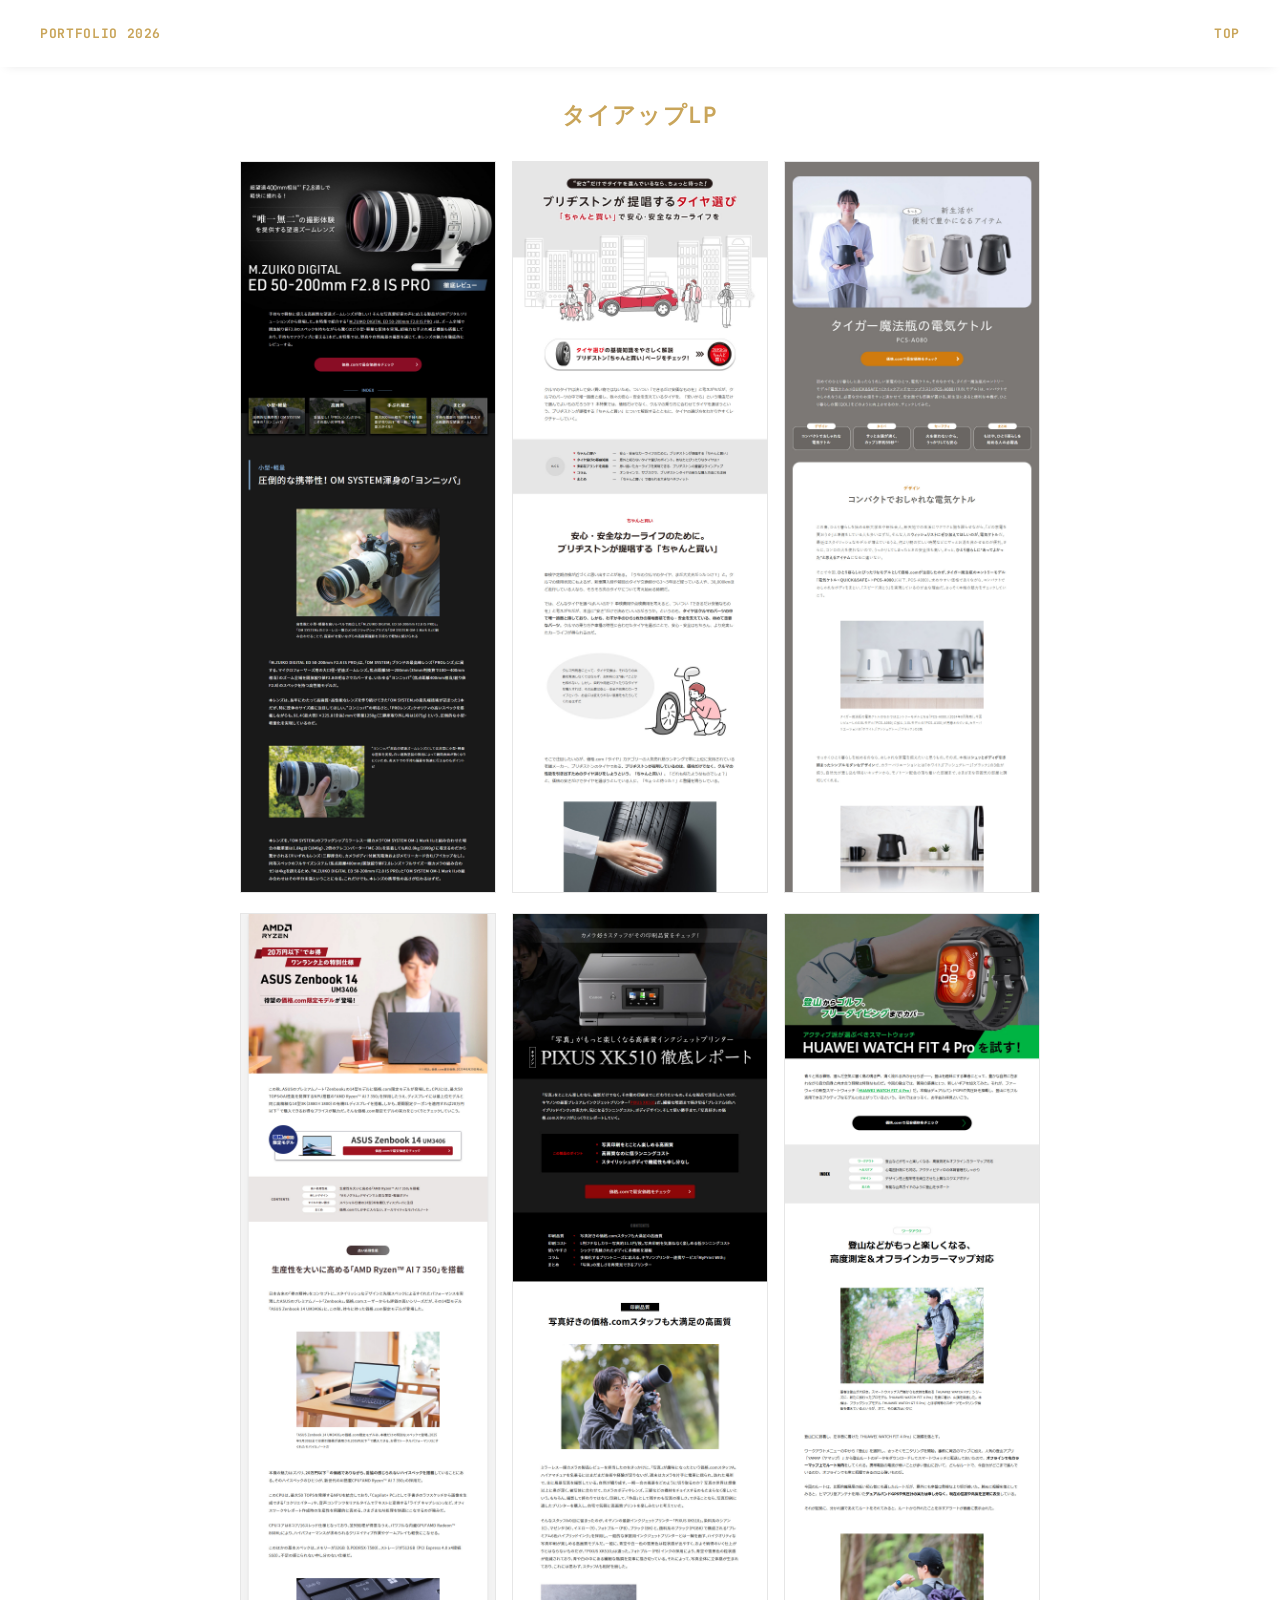
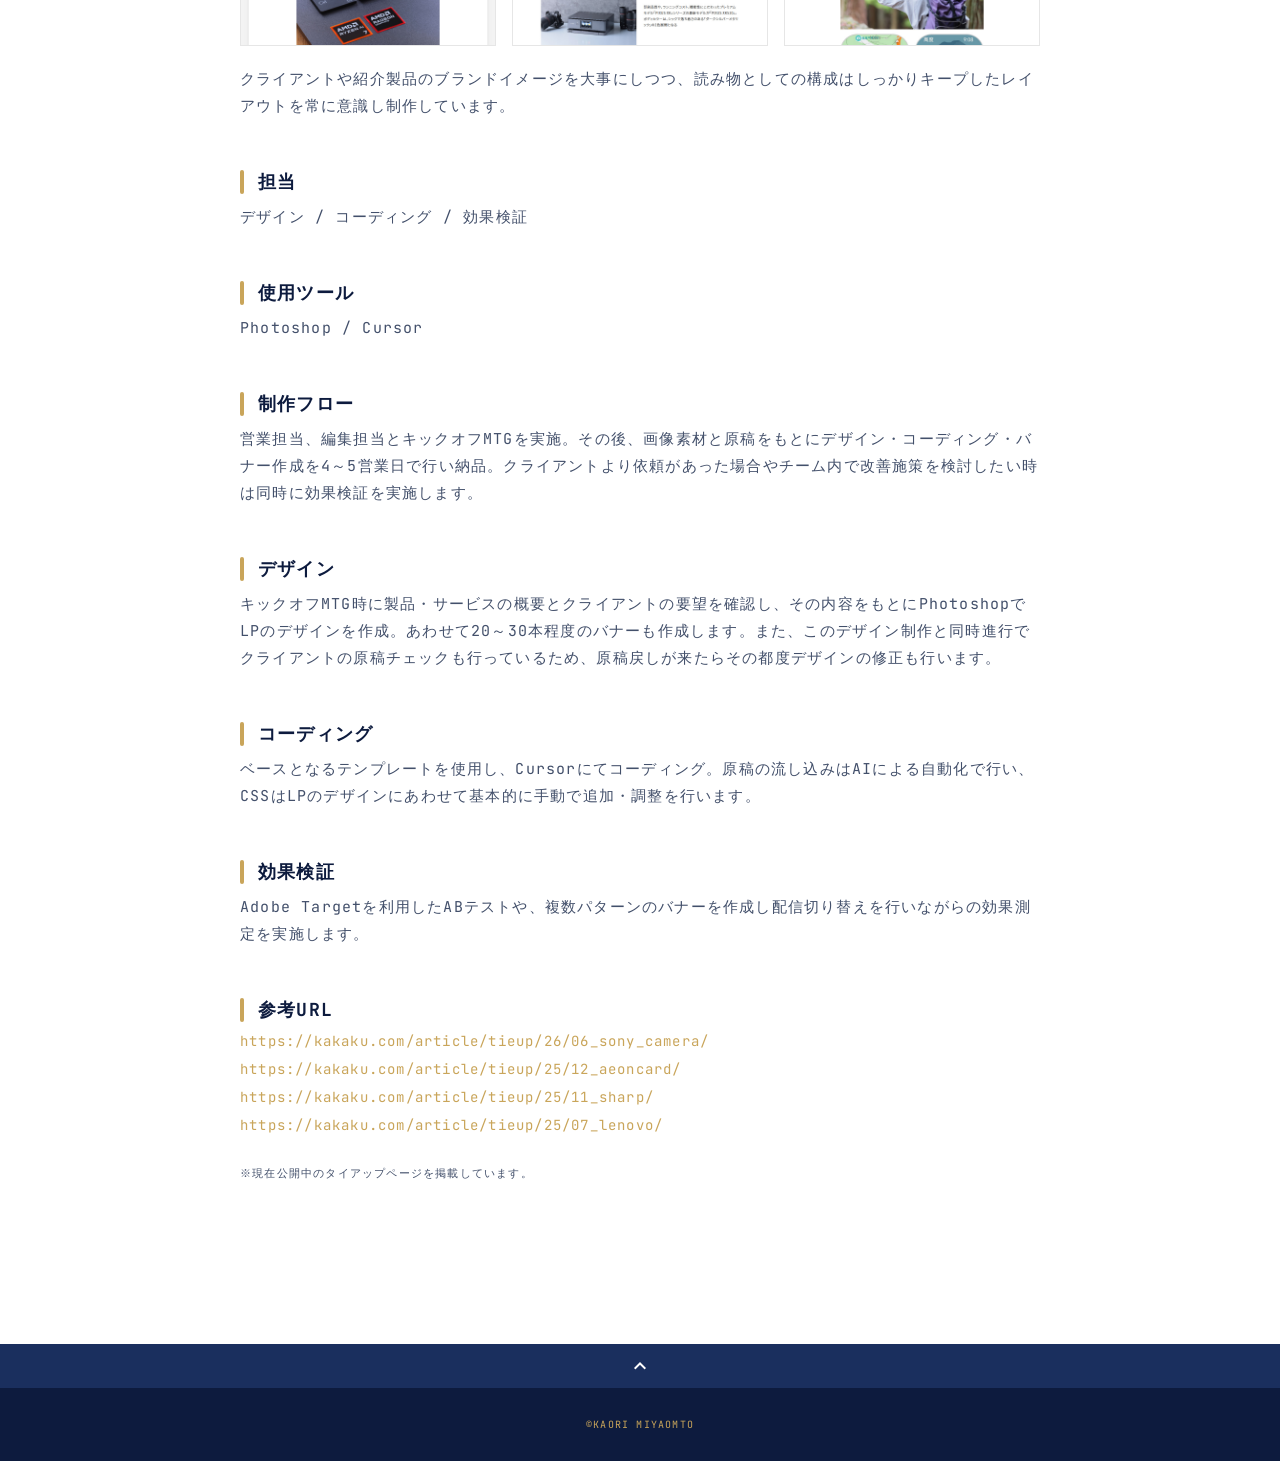
==== works_01.html @ a8d2b454 "Add files via upload" ====
<!DOCTYPE html>
<html>
<head>
  <meta charset="utf-8">
  <meta name="viewport" content="width=device-width,initial-scale=1.0,user-scalable=no">
  <meta name="description" content="宮本香織のポートフォリオサイトです。" />
  <title>KAORI MIYAOMTO ポートフォリオ</title>
  <link rel="preconnect" href="https://fonts.googleapis.com">
  <link rel="preconnect" href="https://fonts.gstatic.com" crossorigin>
  <link href="https://fonts.googleapis.com/css2?family=DM+Sans:ital,opsz,wght@0,9..40,100..1000;1,9..40,100..1000&family=JetBrains+Mono:ital,wght@0,100..800;1,100..800&display=swap" rel="stylesheet">
  <link href="https://fonts.googleapis.com/css?family=Material+Icons+Outlined" rel="stylesheet">
  <link href="css/ress.css" media="all" rel="stylesheet" type="text/css" />
  <link href="css/style.css" media="all" rel="stylesheet" type="text/css" />
  <link rel="shortcut icon" href="img/favicon.ico" />
</head>

<body>
  <div class="wrapper">

    <!-- header -->
    <header class="header ">
      <div class="container">
        <h1 class="header-logo">
          <a href="./index.html">PORTFOLIO 2026</a>
        </h1>
        <nav class="gnav">
          <ul class="gnav-list">
            <li class="gnav-item"><a href="./index.html">TOP</a></li>
          </ul>
        </nav>
      </div>
    </header>
    <!-- /header -->

    <main class="content">

      <article class="article">
        <div class="article-container">
          <h2 class="article-title">タイアップLP</h2>
          <div class="article-body">
            <div class="works-sample">
              <a href="https://kakaku.com/article/tieup/25/09_omsystem/" target="_blank" rel="noopener"><img src="img/works-lp_01.jpg" alt="タイアップLP"></a>
              <a href="https://kakaku.com/article/tieup/25/03_bridgestone/" target="_blank" rel="noopener"><img src="img/works-lp_02.jpg" alt="タイアップLP"></a>
              <a href="https://kakaku.com/article/tieup/25/01_tiger/" target="_blank" rel="noopener"><img src="img/works-lp_03.jpg" alt="タイアップLP"></a>
              <a href="https://kakaku.com/article/tieup/25/08_zenbook/" target="_blank" rel="noopener"><img src="img/works-lp_04.jpg" alt="タイアップLP"></a>
              <a href="https://kakaku.com/article/tieup/25/11_pixus_xk510/" target="_blank" rel="noopener"><img src="img/works-lp_05.jpg" alt="タイアップLP"></a>
              <a href="https://kakaku.com/article/tieup/25/05_huawei/" target="_blank" rel="noopener"><img src="img/works-lp_06.jpg" alt="タイアップLP"></a>
            </div>
            <p>クライアントや紹介製品のブランドイメージを大事にしつつ、読み物としての構成はしっかりキープしたレイアウトを常に意識し制作しています。</p>

            <h3>担当</h3>
            <p>デザイン / コーディング / 効果検証</p>
            <h3>使用ツール</h3>
            <p>Photoshop / Cursor</p>
            <h3>制作フロー</h3>
            <p>
              営業担当、編集担当とキックオフMTGを実施。その後、画像素材と原稿をもとにデザイン・コーディング・バナー作成を4～5営業日で行い納品。クライアントより依頼があった場合やチーム内で改善施策を検討したい時は同時に効果検証を実施します。
            </p>
            <h3>デザイン</h3>
            <p>
              キックオフMTG時に製品・サービスの概要とクライアントの要望を確認し、その内容をもとにPhotoshopでLPのデザインを作成。あわせて20～30本程度のバナーも作成します。また、このデザイン制作と同時進行でクライアントの原稿チェックも行っているため、原稿戻しが来たらその都度デザインの修正も行います。
            </p>
            <h3>コーディング</h3>
            <p>
              ベースとなるテンプレートを使用し、Cursorにてコーディング。原稿の流し込みはAIによる自動化で行い、CSSはLPのデザインにあわせて基本的に手動で追加・調整を行います。
            </p>
            <h3>効果検証</h3>
            <p>
              Adobe Targetを利用したABテストや、複数パターンのバナーを作成し配信切り替えを行いながらの効果測定を実施します。
            </p>
            <h3>参考URL</h3>
            <ul class="works-link">
              <li><a href="https://kakaku.com/article/tieup/26/06_sony_camera/" target="_blank" rel="noopener">https://kakaku.com/article/tieup/26/06_sony_camera/</a></li>
              <li><a href="https://kakaku.com/article/tieup/25/12_aeoncard/" target="_blank" rel="noopener">https://kakaku.com/article/tieup/25/12_aeoncard/</a></li>
              <li><a href="https://kakaku.com/article/tieup/25/11_sharp/" target="_blank" rel="noopener">https://kakaku.com/article/tieup/25/11_sharp/</a></li>
              <li><a href="https://kakaku.com/article/tieup/25/07_lenovo/" target="_blank" rel="noopener">https://kakaku.com/article/tieup/25/07_lenovo/</a></li>
            </ul>
            <p class="note">※現在公開中のタイアップページを掲載しています。</p>
          </div>
        </div>
      </article>

      <div class="page-top" id="js-page-top">
        <span class="material-icons-outlined">expand_less</span>
      </div>
    </main>

    <!-- footer -->
    <footer class="footer">
      <div class="copyright">&copy;KAORI MIYAOMTO</div>
    </footer>
    <!-- /footer -->

  </div>
  <script src="https://ajax.googleapis.com/ajax/libs/jquery/3.5.1/jquery.min.js"></script>
  <script type='text/javascript' src="js/script.js"></script>
</body>
</html>
---- css/ress.css ----
/*!
 * ress.css • v3.0.1
 * MIT License
 * github.com/filipelinhares/ress
 */

/* # =================================================================
   # Global selectors
   # ================================================================= */

html {
  box-sizing: border-box;
  word-break: normal;
  -moz-tab-size: 4;
  tab-size: 4;

  -webkit-text-size-adjust: 100%; /* Prevent adjustments of font size after orientation changes in iOS */
}

*,
::before,
::after {
  box-sizing: inherit;
  background-repeat: no-repeat; /* Set `background-repeat: no-repeat` to all elements and pseudo elements */
}

::before,
::after {
  vertical-align: inherit;
  text-decoration: inherit; /* Inherit text-decoration and vertical align to ::before and ::after pseudo elements */
}

* {
  margin: 0;
  padding: 0; /* Reset `padding` and `margin` of all elements */
}

/* # =================================================================
   # General elements
   # ================================================================= */

hr {
  overflow: visible; /* Show the overflow in Edge and IE */
  height: 0; /* Add the correct box sizing in Firefox */
}

details,
main {
  display: block; /* Render the `main` element consistently in IE. */
}

summary {
  display: list-item; /* Add the correct display in all browsers */
}

small {
  font-size: 80%; /* Set font-size to 80% in `small` elements */
}

[hidden] {
  display: none; /* Add the correct display in IE */
}

abbr[title] {
  /* Add the correct text decoration in Chrome, Edge, IE, Opera, and Safari */
  text-decoration: underline;
  text-decoration: underline dotted;
  border-bottom: none; /* Remove the bottom border in Chrome 57 */
}

a {
  background-color: transparent; /* Remove the gray background on active links in IE 10 */
}

a:active,
a:hover {
  outline-width: 0; /* Remove the outline when hovering in all browsers */
}

code,
kbd,
pre,
samp {
  font-family: monospace, monospace; /* Specify the font family of code elements */
}

pre {
  font-size: 1em; /* Correct the odd `em` font sizing in all browsers */
}

b,
strong {
  font-weight: bolder; /* Add the correct font weight in Chrome, Edge, and Safari */
}

/* https://gist.github.com/unruthless/413930 */
sub,
sup {
  position: relative;
  font-size: 75%;
  line-height: 0;
  vertical-align: baseline;
}

sub {
  bottom: -.25em;
}

sup {
  top: -.5em;
}

ul, ol {
  list-style: none;
  margin: 0;
  padding: 0;
}

/* # =================================================================
   # Forms
   # ================================================================= */

input {
  border-radius: 0;
}

/* Replace pointer cursor in disabled elements */
[disabled] {
  cursor: default;
}

[type="number"]::-webkit-container-spin-button,
[type="number"]::-webkit-outer-spin-button {
  height: auto; /* Correct the cursor style of increment and decrement buttons in Chrome */
}

[type="search"] {
  outline-offset: -2px; /* Correct the outline style in Safari */

  -webkit-appearance: textfield; /* Correct the odd appearance in Chrome and Safari */
}

[type="search"]::-webkit-search-decoration {
  -webkit-appearance: none; /* Remove the container padding in Chrome and Safari on macOS */
}

textarea {
  overflow: auto; /* Internet Explorer 11+ */
  resize: vertical; /* Specify textarea resizability */
}

button,
input,
optgroup,
select,
textarea {
  font: inherit; /* Specify font inheritance of form elements */
}

optgroup {
  font-weight: bold; /* Restore the font weight unset by the previous rule */
}

button {
  overflow: visible; /* Address `overflow` set to `hidden` in IE 8/9/10/11 */
}

button,
select {
  text-transform: none; /* Firefox 40+, Internet Explorer 11- */
}

/* Apply cursor pointer to button elements */
button,
[type="button"],
[type="reset"],
[type="submit"],
[role="button"] {
  cursor: pointer;
  color: inherit;
}

/* Remove container padding and border in Firefox 4+ */
button::-moz-focus-container,
[type="button"]::-moz-focus-container,
[type="reset"]::-moz-focus-container,
[type="submit"]::-moz-focus-container {
  padding: 0;
  border-style: none;
}

/* Replace focus style removed in the border reset above */
button:-moz-focusring,
[type="button"]::-moz-focus-container,
[type="reset"]::-moz-focus-container,
[type="submit"]::-moz-focus-container {
  outline: 1px dotted ButtonText;
}

button,
html [type="button"],
/* Prevent a WebKit bug where (2) destroys native `audio` and `video`controls in Android 4 */
[type="reset"],
[type="submit"] {
  -webkit-appearance: button; /* Correct the inability to style clickable types in iOS */
}

/* Remove the default button styling in all browsers */
button,
input,
select,
textarea {
  border-style: none;
  background-color: transparent;
}

/* Style select like a standard input */
select {
  -webkit-appearance: none; /* Chrome 41+ */
  -moz-appearance: none; /* Firefox 36+ */
}

select::-ms-expand {
  display: none; /* Internet Explorer 11+ */
}

select::-ms-value {
  color: currentColor; /* Internet Explorer 11+ */
}

legend {
  display: table; /* Correct the text wrapping in Edge and IE */
  max-width: 100%; /* Correct the text wrapping in Edge and IE */
  max-width: 100%; /* Correct the text wrapping in Edge 18- and IE */
  white-space: normal; /* Correct the text wrapping in Edge and IE */
  color: inherit; /* Correct the color inheritance from `fieldset` elements in IE */
  border: 0; /* Correct `color` not being inherited in IE 8/9/10/11 */
}

::-webkit-file-upload-button {
  font: inherit; /* Change font properties to `inherit` in Chrome and Safari */
  color: inherit;
  /* Correct the inability to style clickable types in iOS and Safari */

  -webkit-appearance: button;
}

/* # =================================================================
   # Specify media element style
   # ================================================================= */

img {
  border-style: none; /* Remove border when inside `a` element in IE 8/9/10 */
}

/* Add the correct vertical alignment in Chrome, Firefox, and Opera */
progress {
  vertical-align: baseline;
}

/* # =================================================================
   # Accessibility
   # ================================================================= */

/* Hide content from screens but not screenreaders */
@media screen {
  [hidden~="screen"] {
    display: inherit;
  }
  [hidden~="screen"]:not(:active):not(:focus):not(:target) {
    position: absolute !important;
    clip: rect(0 0 0 0) !important;
  }
}

/* Specify the progress cursor of updating elements */
[aria-busy="true"] {
  cursor: progress;
}

/* Specify the pointer cursor of trigger elements */
[aria-controls] {
  cursor: pointer;
}

/* Specify the unstyled cursor of disabled, not-editable, or otherwise inoperable elements */
[aria-disabled] {
  cursor: default;
}
---- css/style.css ----
body {
  font-family: var(--font-mono) , var(--font-sans);
  -webkit-font-smoothing: antialiased;
  font-size: 15px;
  font-feature-settings: "palt";
  letter-spacing: .08em;
  color: #43506b;
}

a {
  transition: opacity .3s;
  text-decoration: none;
  color: var(--color-gold);
}

img {
  max-width: 100%;
  height: auto;
  vertical-align: bottom;
  border-style: none;
}

:root {
  --font-sans: 'DM Sans', sans-serif;
  --font-mono: 'JetBrains Mono';

  --color-navy:      #0d1b3e;
  --color-navy-mid:  #1a2f5e;
  --color-gold:      #c9a55a;
  --color-slate:     #7a8ca3;
  --color-slate-light:#b4c0ce;
  --color-fog:       #eef1f6;
  --color-white:     #ffffff;
}

.pc-only {
  display: block;
}

.sp-only {
  display: none;
}

/*--------------------------------
 レイアウト
---------------------------------*/
.section {
  padding: 90px 0;
}

.section:nth-of-type(odd) {
  background-color: #f7f7f7;
}

.container {
  max-width: 1340px;
  margin: 0 auto;
  padding: 0 40px;
}

/*--------------------------------
 見出し
---------------------------------*/
.title {
  font-size: 34px;
  font-weight: 700;
  line-height: 1;
  margin-bottom: 40px;
  text-align: center;
  letter-spacing: .05em;
  color: var(--color-gold);
}

/*--------------------------------
ヘッダー
---------------------------------*/
.header {
  position: fixed;
  top: 0;
  z-index: 1;
  width: 100%;
  background-color: #fff;
  box-shadow: 0 5px 10px -6px rgba(0,0,0,.1);
}

.header .container {
  display: flex;
  align-items: center;
  justify-content: space-between;
  padding: 20px 40px;
}

.header-logo {
  font-size: 13px;
  line-height: 1.2;
  margin-right: 20px;
  letter-spacing: .05em;
}

.header-logo a {
  color: var(--color-gold);
}

.gnav-list {
  display: flex;
  justify-content: space-between;
  list-style: none;
}

.gnav-item:not(:last-child) {
  margin-right: 20px;
}

.gnav-item a {
  position: relative;
  font-size: 13px;
  font-weight: 700;
  display: inline-block;
  padding: 5px 0;
  transition: .3s;
  letter-spacing: .05em;
  color: var(--color-gold);
}
.gnav-item a:after {
  position: absolute;
  bottom: 0;
  left: 50%;
  width: 0;
  height: 3px;
  content: "";
  transition: .3s;
  -webkit-transform: translateX(-50%);
  transform: translateX(-50%);
  background-color: var(--color-navy);
}

.gnav-item a:hover:after {
  width: 100%;
}

/*--------------------------------
 メインビジュアル
---------------------------------*/
.mv {
  display: flex;
  align-items: center;
  justify-content: center;
  height: 100vh;
  text-align: center;
  background-color: var(--color-navy);
  color: var(--color-white);
}

.mv-container {
  padding: 0 40px;
}

.mv-title {
  font-size: 60px;
  font-weight: 700;
  font-family: var(--font-sans);
  line-height: 1.2;
  margin-bottom: 5px;
  letter-spacing: .1em;
}
.mv-subtitle {
  font-size: 20px;
  font-weight: 700;
  font-family: var(--font-sans);
  line-height: 1;
  margin-bottom: 40px;
  letter-spacing: .08em;
  color: var(--color-gold);
}

.mv-text {
  font-size: 16px;
  line-height: 1.8;
  color: var(--color-slate-light);
}

/*--------------------------------
 About
---------------------------------*/
.profile {
  display: flex;
  flex-wrap: wrap;
  align-items: center;
  max-width: 800px;
  margin: 0 auto;
}
.profile-img {
  width: 23%;
  margin-right: 40px;
  border-radius: 50%;
}
.profile-img img {
  border-radius: 50%;
}
.profile-body {
  flex: 1;  
}

.profile-body p {
  font-size: 16px;
  line-height: 1.8;
}

.profile-body p:not(:last-child) {
  margin-bottom: 25px;
}

.profile-body .profile-name {
  font-size: 18px;
  font-weight: 700;
  color: var(--color-navy);
}

.profile-body .profile-name small {
  font-size: .7em;
  font-weight: 500;
  margin-left: 20px;
}

.profile-body .profile-comment::before {
  display: block;
  content: "- MOTTO -";
  font-size: .8em;
  font-weight: 700;
  color: var(--color-navy);
  margin-bottom: .5rem;
}

.profile-body .note {
  font-size: 11px;
}

/*--------------------------------
 Skill
---------------------------------*/
.skill-list {
  display: flex;
  flex-flow: column;
  max-width: 800px;
  margin: 0 auto;
}

.skill-set {
  display: flex;
  flex-wrap: wrap;
  justify-content: space-between;
}

.skill-item {
  display: flex;
  align-items: flex-start;
  justify-content: space-between;
  background-color: var(--color-navy);
  padding: 20px 18px;
  box-sizing: border-box;
  width: 23.5%;
}

.skill-img {
  width: 60px;
  height: auto;
  margin-right: 20px;
}

.skill-body {
  flex: 1;
}

.skill-name {
  font-size: 13px;
  color: var(--color-gold);
  margin-bottom: 10px;
}

.skill-text {
    font-size: 14px;
  line-height: 1.8;
  color: var(--color-white);
}

.tool-set {
  width: 100%;
  margin-top: 40px;
}

.tool-set h3.tool-name {
  font-size: 14px;
  font-weight: bold;
  color: var(--color-gold);
}

.tool-set ul.tool-list {
  display: flex;
  flex-flow: row wrap;
  gap: 10px;
  margin-top: 20px;
}

.tool-set ul.tool-list li.tool-icon {
  width: 23%;
}

.tool-set ul.tool-list li.tool-icon:before {
  content: "";
  display: inline-block;
  width: 1em;
  height: 1em;
  background-color: var(--color-gold);
  border-radius: 50%;
  margin-right: 10px;
  position: relative;
  top: .1em;
}

/*--------------------------------
 Works
---------------------------------*/
.works-list {
  max-width: 1200px;
  display: flex;
  flex-wrap: wrap;
  justify-content: space-between;
  margin: 0 auto -40px;
}

.works-item {
  width: 32%;
  margin-bottom: 40px;
  color: var(--color-navy);
}

.works-item:hover {
  opacity: .9;
}

.works-img img {
  border: 1px solid #e6e6e6;
}

.works-name {
  font-size: 13px;
  font-weight: 700;
  margin-top: 10px;
}

.works-info {
  font-size: 11px;
  margin-top: 3px;
}

/*--------------------------------
 ページトップ
---------------------------------*/
.page-top {
  font-weight: bold;
  padding: 10px;
  cursor: pointer;
  text-align: center;
  background-color: var(--color-navy-mid);
}

.page-top .material-icons-outlined {
  vertical-align: bottom;
  color: #fff;
}

/*--------------------------------
 フッター
---------------------------------*/
.footer {
  padding: 30px;
  background-color: var(--color-navy);
}

.copyright {
  font-size: 10px;
  text-align: center;
  color: var(--color-gold);
}

/*--------------------------------
 下層：Worksページ
---------------------------------*/
.article {
  padding: 100px 0 80px;
}

.article-container {
  max-width: 1040px;
  margin: 0 auto;
  padding: 0 20px;
}

.article-title {
  margin-bottom: 30px;
  text-align: center;
  color: var(--color-gold);
}

.article-body {
  max-width: 800px;
  margin: 0 auto;
  margin-bottom: 80px;
}

.article-body h3 {
  position: relative;
  font-size: 18px;
  color: var(--color-navy);
  margin-bottom: 10px;
  padding-left: 1em;
}

.article-body h3:not(:first-child) {
  margin-top: 50px;
}

.article-body h3::before {
  position: absolute;
  top: 0;
  left: 0;
  width: 4px;
  height: 100%;
  content: "";
  border-radius: 3px;
  background-color: var(--color-gold);
}

.article-body p {
  font-size: 15px;
  line-height: 1.8;
  margin-bottom: 30px;
}

.article-body p.note {
  font-size: 11px;
  margin: 30px auto;
}

.article-body .works-sample {
  display: flex;
  flex-wrap: wrap;
  justify-content: space-between;
}

.works-sample a {
  width: 32%;
}

.works-sample a:hover,
.screen-shot a:hover {
  opacity: .7;
}

.works-sample img {
  margin-bottom: 20px;
  border: 1px solid #e6e6e6;
}

.screen-shot {
  max-height: 800px;
  display: flex;
  justify-content: space-between;
  margin-bottom: 30px;
}

.screen-shot .ss-box_01 {
  display: flex;
  flex-flow: column;
  width: 65%;
  justify-content: space-between;
}

.screen-shot .ss-box_02 {
  display: flex;
  width: 32%;
}

.screen-shot .ss-box_01 p {
  display: block;
  height: 49%;
  overflow: hidden;
  border: 1px solid #e6e6e6;
  margin: 0;
  position: relative;
}

.screen-shot .ss-box_02 p {
  display: block;
  overflow: hidden;
  border: 1px solid #e6e6e6;
  margin: 0;
  position: relative;
}

.screen-shot .cap {
  display: inline-block;
  max-width: 20em;
  background: rgba(111, 126, 147, 0.9);
  border-radius: 3px;
  position: absolute;
  top: 10px;
  left: 0;
  right: 0;
  margin: auto;
  text-align: center;
  color: var(--color-white);
  font-size: 10px;
  font-weight: 700;
  line-height: 1.1;
  padding: .5rem 0 .45rem;
}

.works-link li,
.works-flow li {
  font-size: 14px;
  margin-top: 10px;
}

.works-link li a span {
  width: 80%;
  display: inline-block;
  white-space: nowrap;
  overflow: hidden;
  text-overflow: ellipsis;
  vertical-align: -.25rem;
}

.works-link li a small {
  margin-left: 5px;
}

.works-flow {
  list-style: decimal;
  padding-left: 2em;
  margin-top: -1rem;
}

.career-table-wrapper {
  width: 100%;
  overflow-x: auto;
  margin: 20px 0;
  -webkit-overflow-scrolling: touch;
}

.career-table {
  width: 100%;
  min-width: 700px;
  border-collapse: collapse;
  font-size: 13px;
  line-height: 1.6;
}

.career-table th {
  background-color: var(--color-navy);
  color: var(--color-gold);
  text-align: left;
  padding: 14px 20px 13px;
}

.career-table .col-year {
  width: 8%;
}
.career-table .col-project {
  width: 32%;
}
.career-table .col-detail {
  width: 60%;
}

.career-table td {
  padding: 18px 20px;
  vertical-align: middle;
}

.career-table tbody tr:nth-child(odd) {
  background-color: var(--color-white);
}

.career-table tbody tr:nth-child(even) {
  background-color: var(--color-fog);
}

.career-table td.year {
  font-weight: 500;
  font-family: var(--font-mono);
  color: var(--color-gold);
  text-align: center;
}

.career-table td.project {
  font-weight: 700;
}

.home-link {
  text-align: center;
}

/*media Queries 767
----------------------------------------------------*/
@media screen and (max-width: 767px) {
  body {
    font-size: 14px;
  }

  .pc-only {
    display: none;
  }

  .sp-only {
    display: block;
  }

  /* 見出し */
  .title {
    font-size: 26px;
    margin-bottom: 20px;
  }

  .lead {
    font-size: 14px;
    line-height: 1.7;
    margin-bottom: 20px;
  }

  /* レイアウト */
  .wrapper {
    padding-top: 57px;
  }

  .section {
    padding: 60px 0;
  }

  .container {
    padding: 0 20px;
  }

  /* ヘッダー */
  .header .container {
    padding: 15px;
  }

  .header-logo {
    font-size: 10px;
    margin-right: 15px;
  }

  .gnav-item:not(:last-child) {
    margin-right: 10px;
  }

  .gnav-item a {
    font-size: 10px;
  }

  .gnav-item a:after {
    display: none;
  }

  /*  メインビジュアル */
  .mv {
    height: 75vh;
  }

  .mv-container {
    padding: 0 20px;
  }

  .mv-title {
    font-size: 30px;
  }
  .mv-subtitle {
    font-size: 16px;
    margin-bottom: 20px;
  }

  .mv-text {
    font-size: 14px;
    line-height: 1.7;
  }

  /* Works */
  .works-name {
    font-size: 12px;
  }

  .works-info {
    margin-top: 3px;
  }

  .works-list {
    justify-content: space-between;
  }

  .works-item {
    width: auto;
    margin-right: 0;
    margin-bottom: 30px;
  }

  .screen-shot {
    max-height: 50vh;
  }

  .works-link li a {
    width: 100%;
    display: block;
    white-space: nowrap;
    overflow: hidden;
    text-overflow: ellipsis;
  }

  .works-link li a span {
    display: inline;
  }

  /* Skill */
  .skill-list {
    display: block;
    margin-bottom: 0;
  }

  .skill-item {
    width: 100%;
    margin-bottom: 15px;
  }

  .skill-item:last-child {
    margin-bottom: 0;
  }

  .skill-name {
    margin-bottom: 5px;
  }

  .skill-text {
    font-size: 13px;
    line-height: 1.7;
  }

  .skill-text li {
    display: inline-block;
  }

  .skill-text li::after {
    content: "/";
    color: var(--color-slate);
    margin: 0 5px;
  }

  .skill-text li:last-child:after {
    content: none;
  }

  .tool-set ul.tool-list li.tool-icon {
    width: auto;
  }

  /* About */
  .profile {
    display: block;
  }
  .profile-img {
    width: 150px;
    margin: 0 auto;
    margin-bottom: 25px;
  }

  .profile-body p {
    font-size: 14px;
    line-height: 1.7;
  }

  .profile-body p:not(:last-child) {
    margin-bottom: 20px;
  }

  /* フッター */
  .footer {
    padding: 20px;
  }

  /* 下層ページ */
  .article {
    padding: 50px 0;
  }

  .article-body h3 {
    font-size: 16px;
    padding-left: .8em;
  }

  .article-body h3:not(:first-child) {
    margin-top: 30px;
  }

  .article-body p {
    font-size: 14px;
    line-height: 1.7;
    margin-bottom: 20px;
  }
}
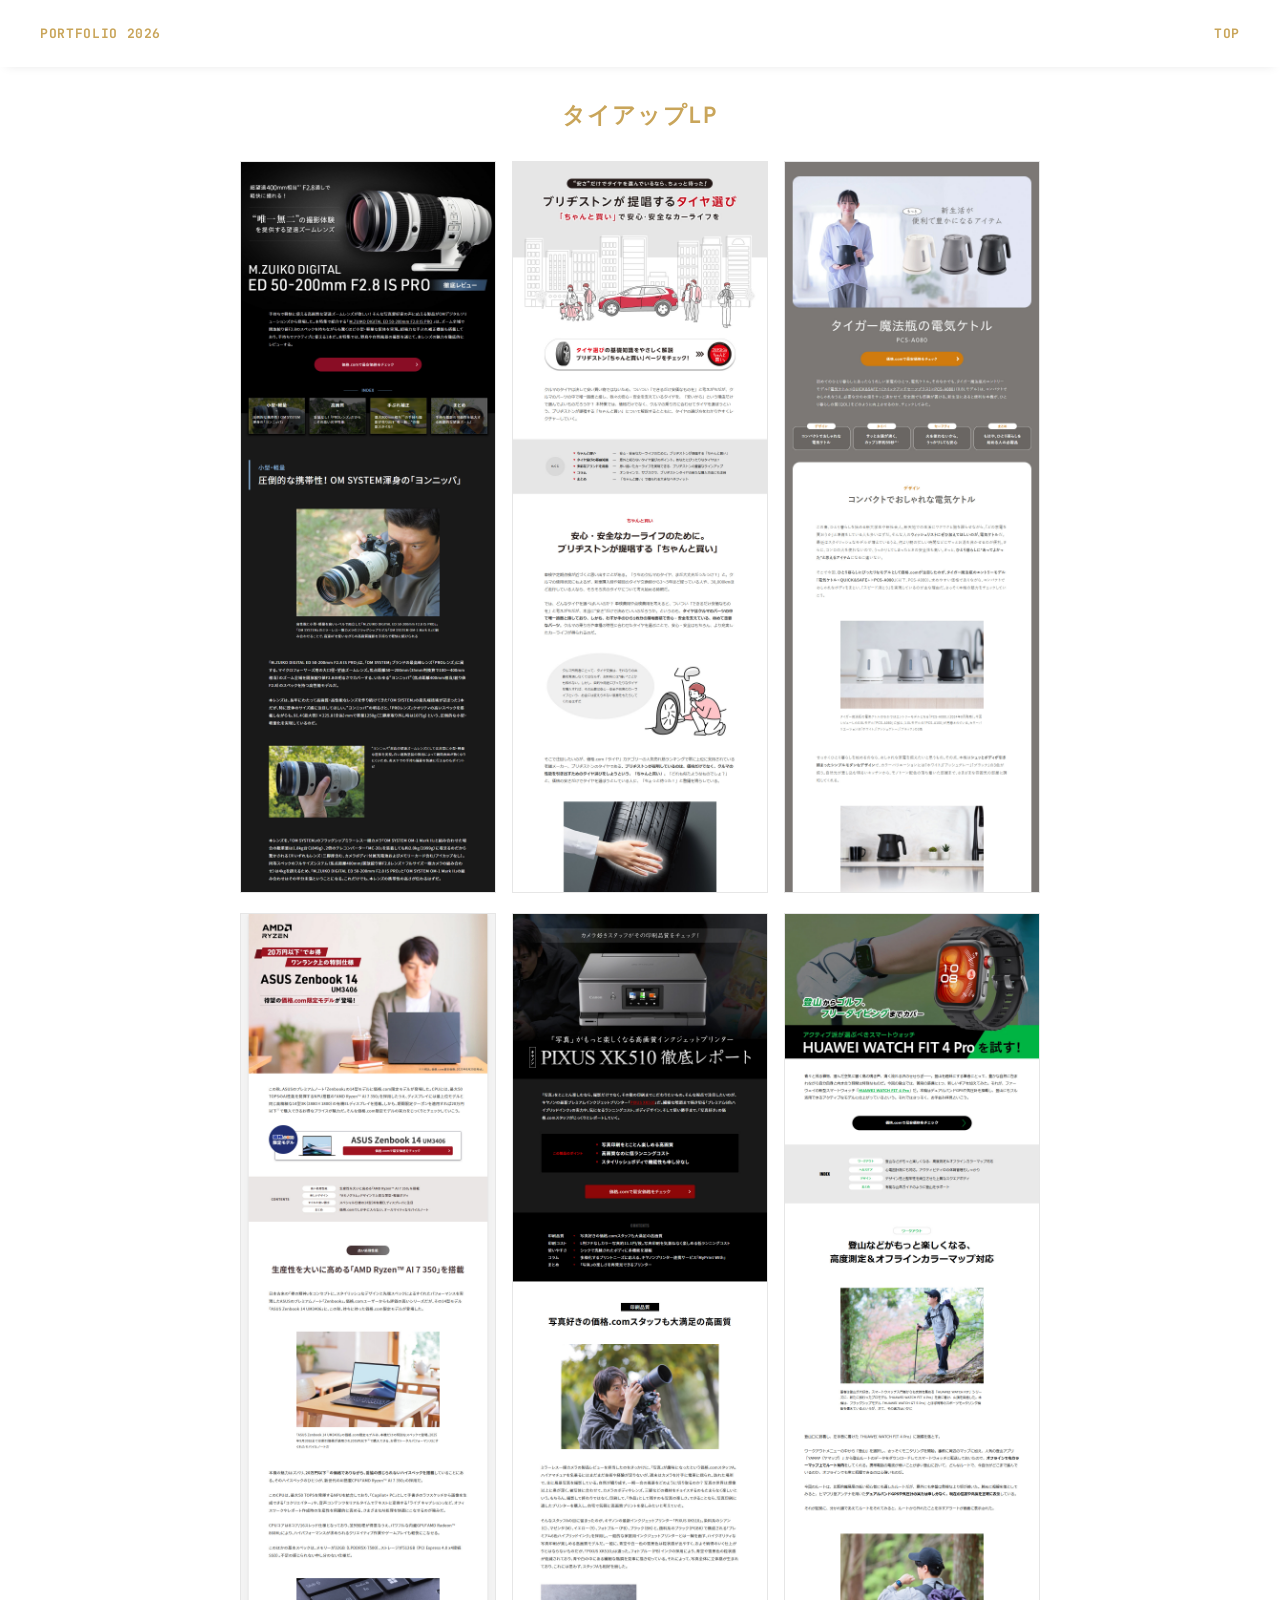
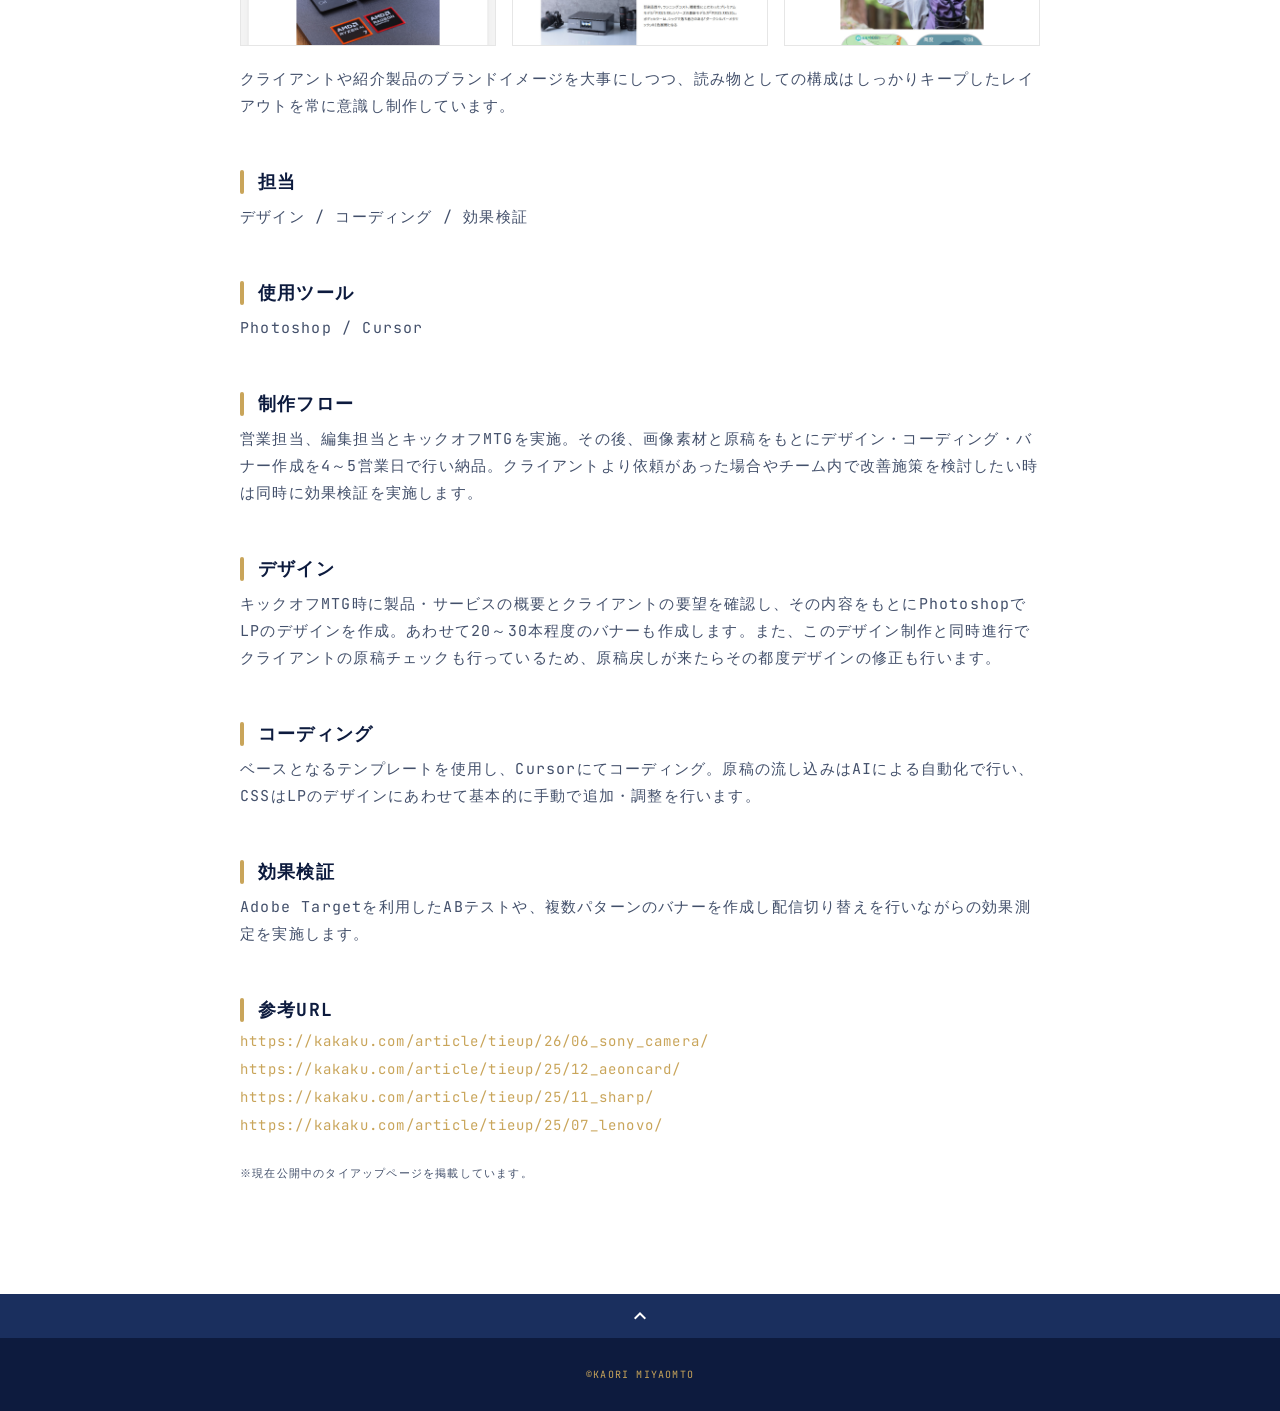
==== commit eef25ef6: "Add files via upload" ====
--- a/works_01.html
+++ b/works_01.html
@@ -21,11 +21,11 @@
     <header class="header ">
       <div class="container">
         <h1 class="header-logo">
-          <a href="./index.html">PORTFOLIO 2026</a>
+          <a href="/">PORTFOLIO 2026</a>
         </h1>
         <nav class="gnav">
           <ul class="gnav-list">
-            <li class="gnav-item"><a href="./index.html">TOP</a></li>
+            <li class="gnav-item"><a href="/">TOP</a></li>
           </ul>
         </nav>
       </div>
--- a/css/style.css
+++ b/css/style.css
@@ -325,12 +325,12 @@
   display: flex;
   flex-wrap: wrap;
   justify-content: space-between;
-  margin: 0 auto -40px;
+  margin: 0 auto;
 }
 
 .works-item {
   width: 32%;
-  margin-bottom: 40px;
+  margin-bottom: 30px;
   color: var(--color-navy);
 }
 
@@ -405,7 +405,6 @@
 .article-body {
   max-width: 800px;
   margin: 0 auto;
-  margin-bottom: 80px;
 }
 
 .article-body h3 {
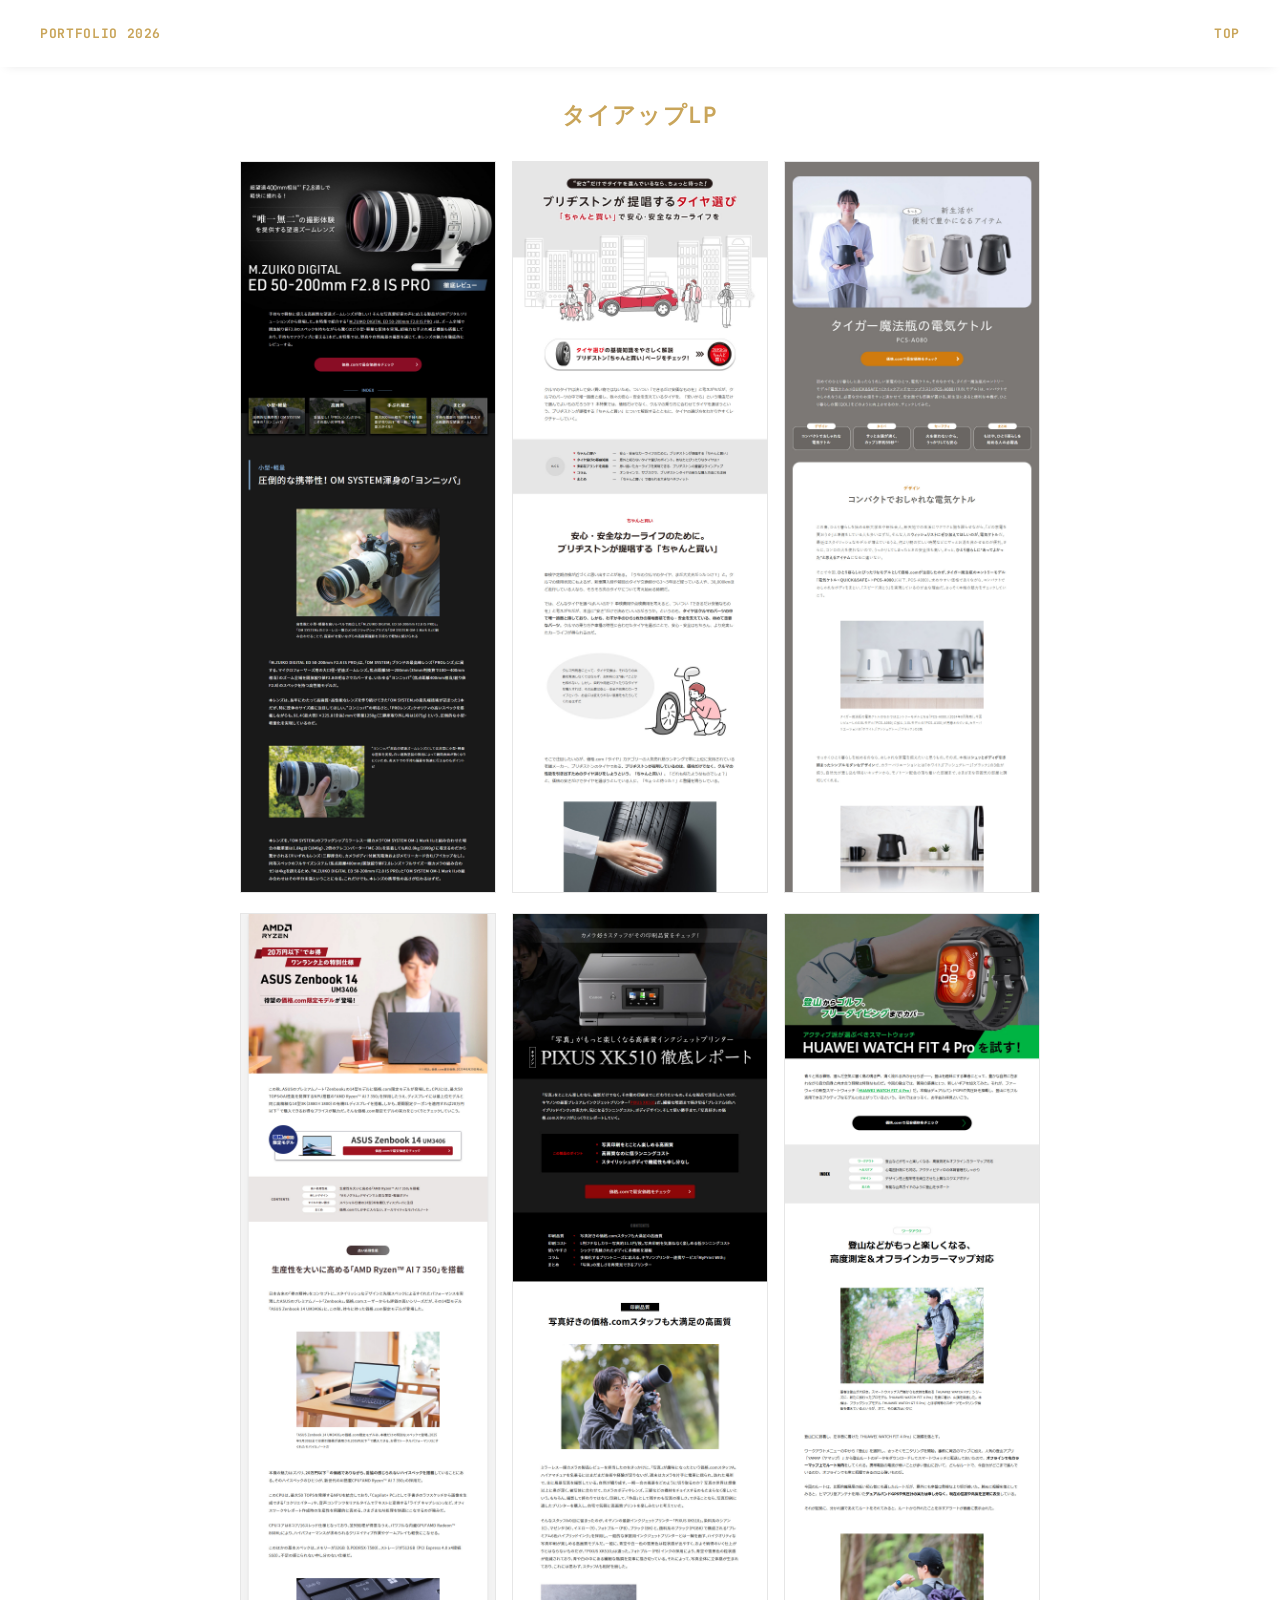
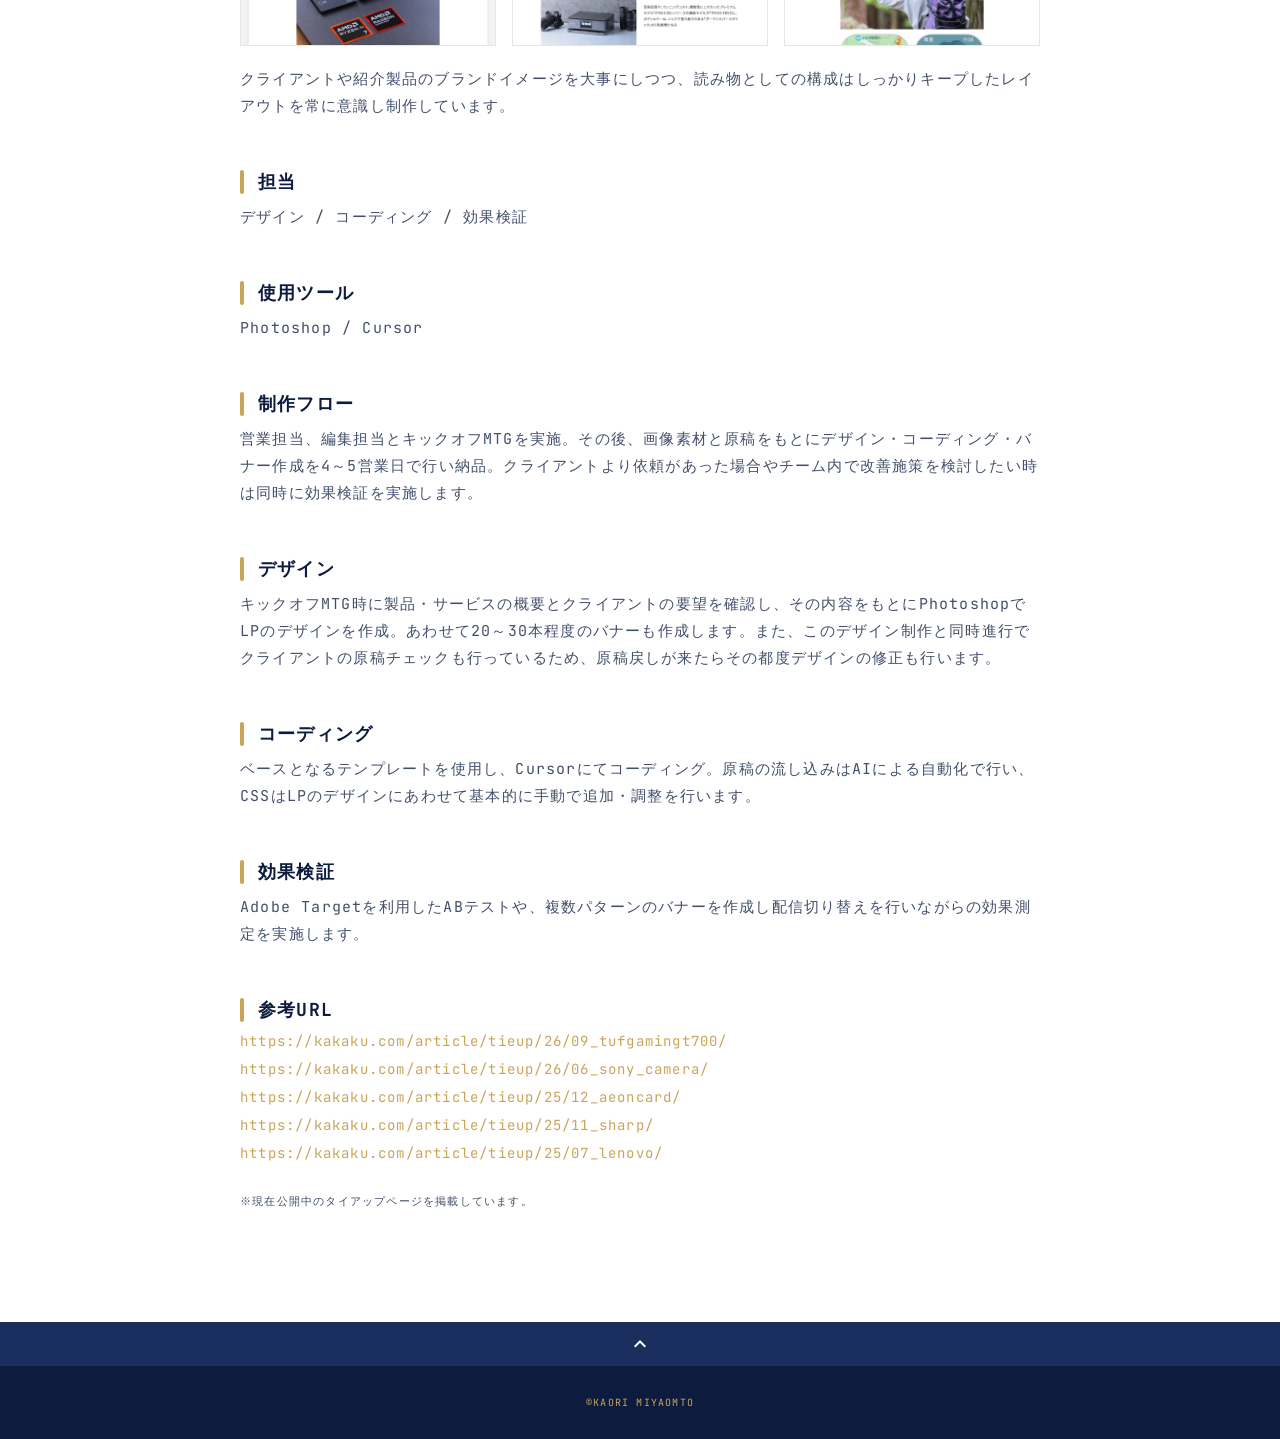
==== commit b7e8f737: "Add files via upload" ====
--- a/works_01.html
+++ b/works_01.html
@@ -21,11 +21,11 @@
     <header class="header ">
       <div class="container">
         <h1 class="header-logo">
-          <a href="/">PORTFOLIO 2026</a>
+          <a href="/portfolio/">PORTFOLIO 2026</a>
         </h1>
         <nav class="gnav">
           <ul class="gnav-list">
-            <li class="gnav-item"><a href="/">TOP</a></li>
+            <li class="gnav-item"><a href="/portfolio/">TOP</a></li>
           </ul>
         </nav>
       </div>
@@ -70,6 +70,7 @@
             </p>
             <h3>参考URL</h3>
             <ul class="works-link">
+              <li><a href="https://kakaku.com/article/tieup/26/09_tufgamingt700/" target="_blank" rel="noopener">https://kakaku.com/article/tieup/26/09_tufgamingt700/</a></li>
               <li><a href="https://kakaku.com/article/tieup/26/06_sony_camera/" target="_blank" rel="noopener">https://kakaku.com/article/tieup/26/06_sony_camera/</a></li>
               <li><a href="https://kakaku.com/article/tieup/25/12_aeoncard/" target="_blank" rel="noopener">https://kakaku.com/article/tieup/25/12_aeoncard/</a></li>
               <li><a href="https://kakaku.com/article/tieup/25/11_sharp/" target="_blank" rel="noopener">https://kakaku.com/article/tieup/25/11_sharp/</a></li>
